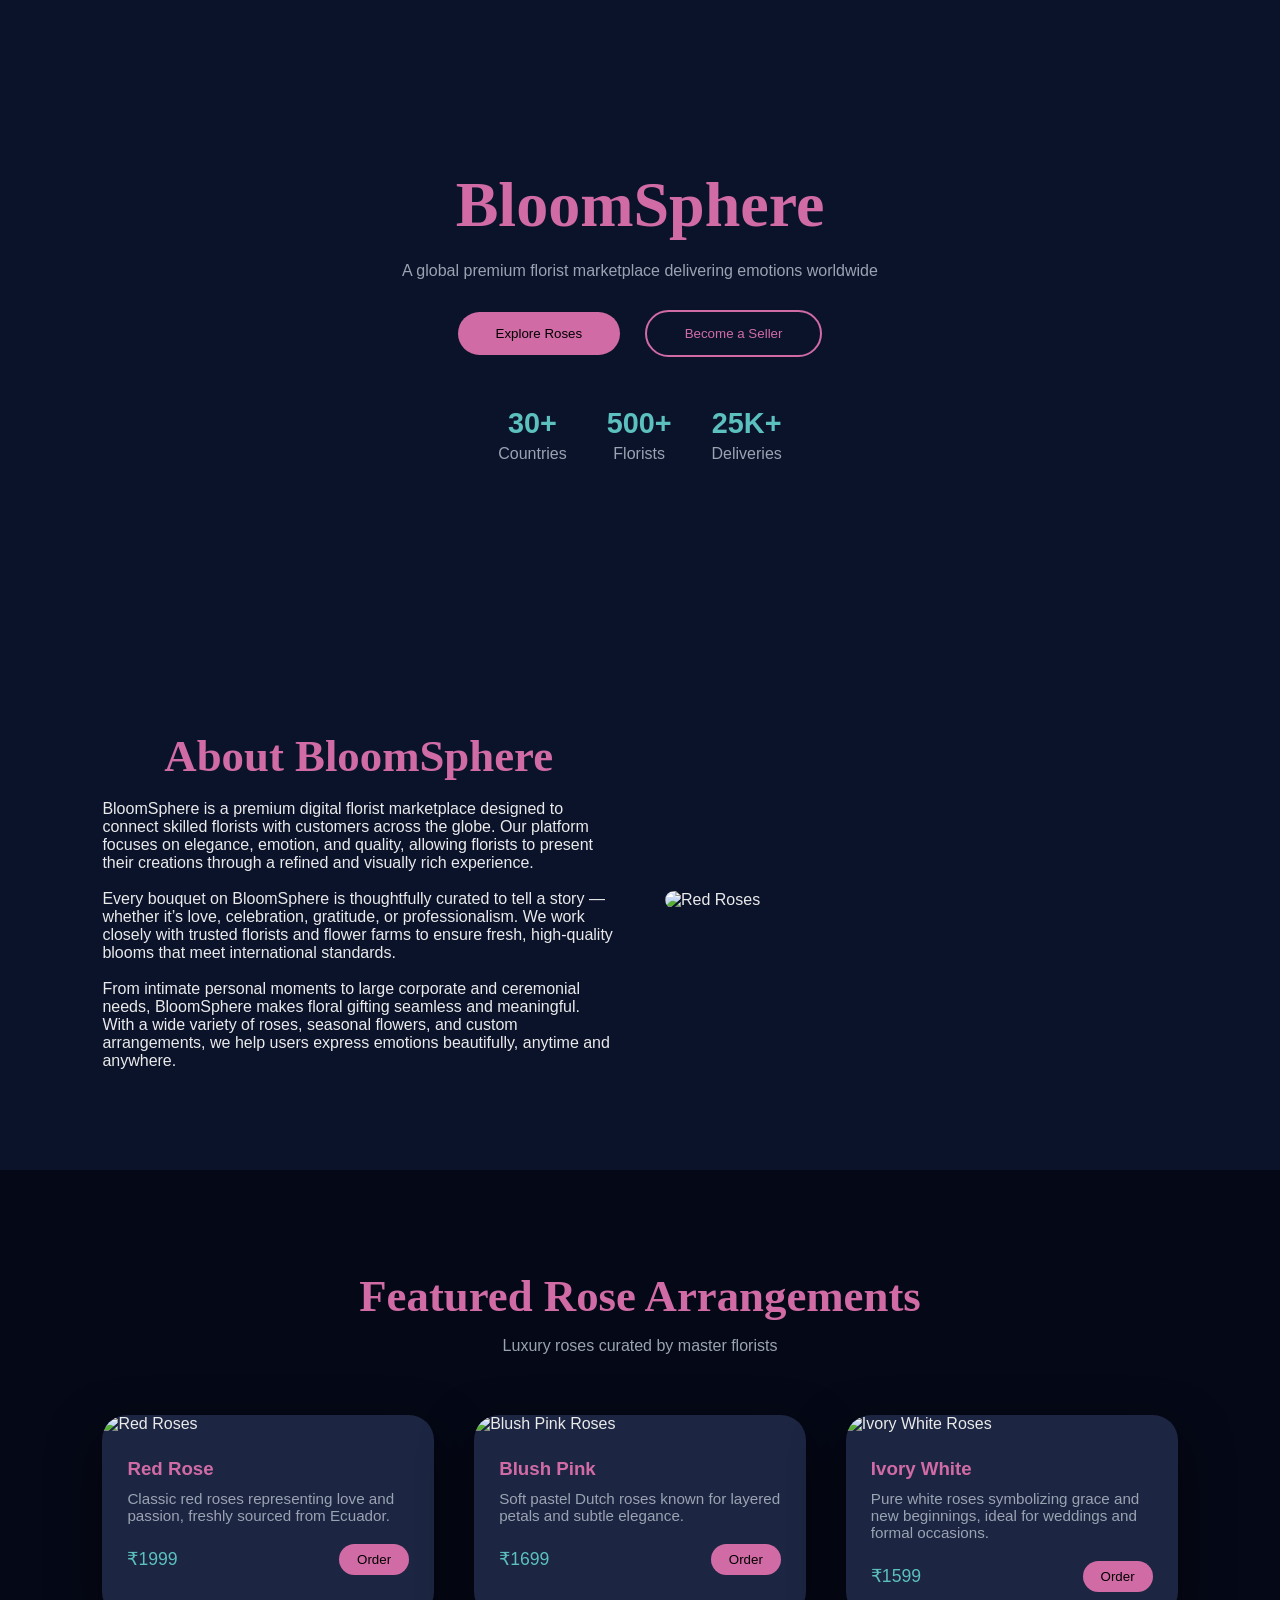
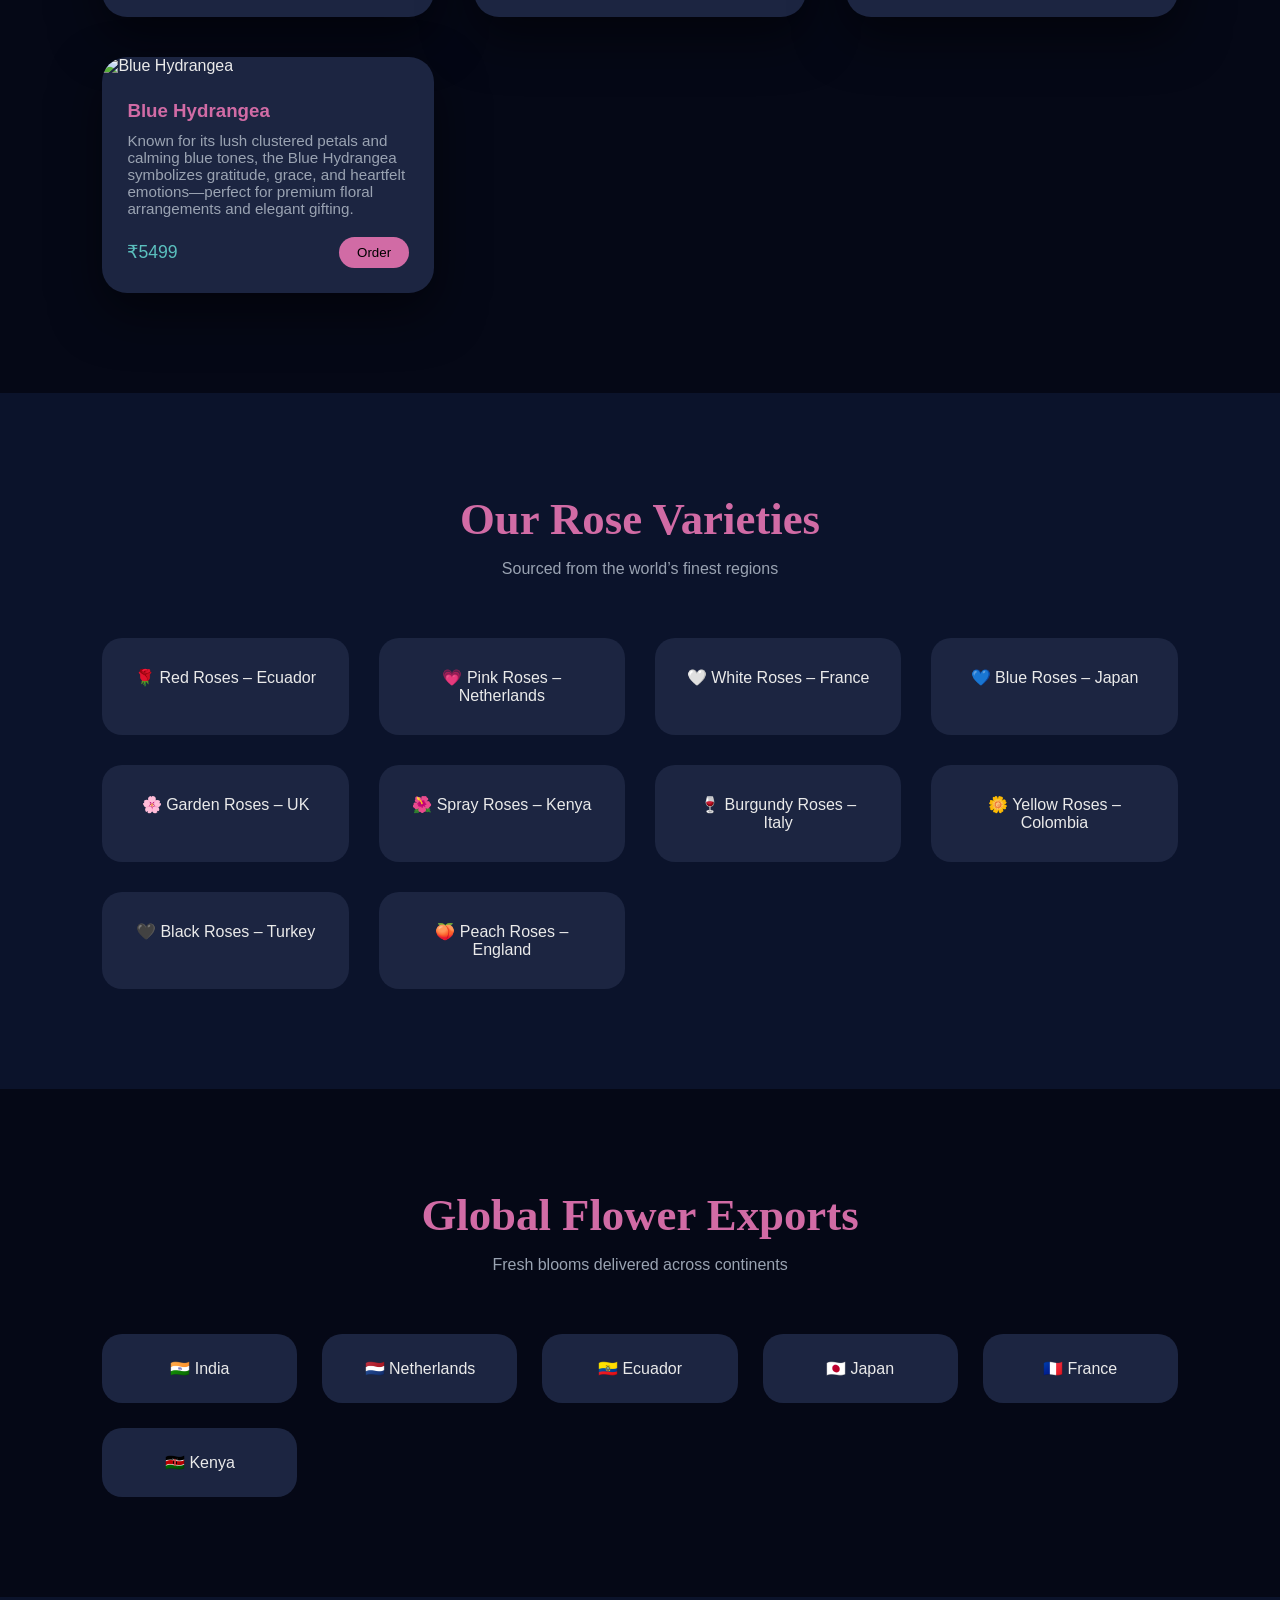
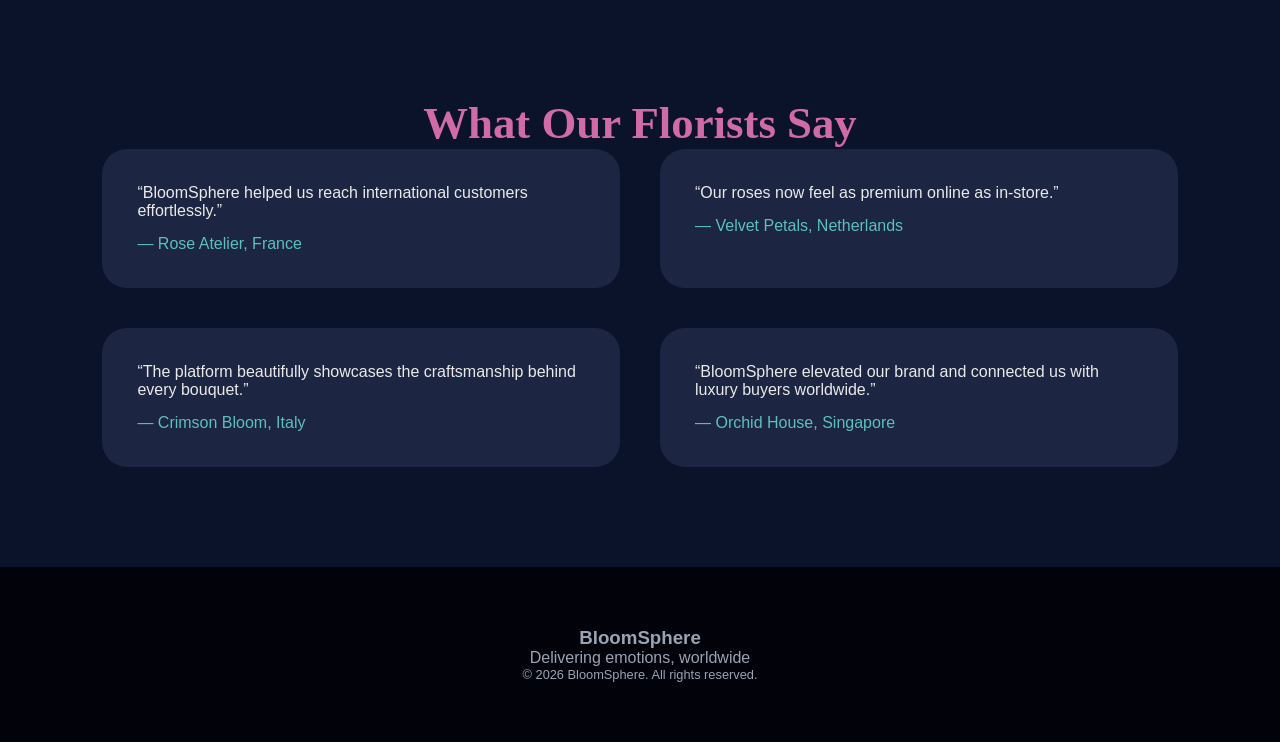
==== index.html @ 5d08e576 "Update index.html" ====
<!DOCTYPE html>
<html lang="en">
<head>
  <meta charset="UTF-8">
  <meta name="viewport" content="width=device-width, initial-scale=1.0">
  <title>BloomSphere | Global Floral Marketplace</title>

  <!-- PWA Manifest -->
  <link rel="manifest" href="manifest.json">

  <!-- Fonts -->
  <link href="https://fonts.googleapi.com/css2?family=Playfair+Display:wght@600;700&family=Poppins:wght@300;400;500&display=swap" rel="stylesheet">

  <!-- CSS -->
  <link rel="stylesheet" href="ex1.css">
</head>
<body>

<!-- ================= HERO ================= -->
<header class="hero" style="background:
    linear-gradient(rgba(11,19,43,.8), rgba(11,19,43,.8)),
    url('https://images.unsplash.com/photo-1509042239860-f550ce710b93');
    background-size:cover;
    background-position:center;">
  <div class="hero-content">
    <!-- Logo Added -->
    <!-- <img src="logo2.png" alt="BloomSphere Logo" class="logo"> -->
    <h1>BloomSphere</h1>
    <p class="hero-sub">
      A global premium florist marketplace delivering emotions worldwide
    </p>

    <div class="hero-btns">
      <button id="exploreBtn">Explore Roses</button>
      <button class="outline" id="sellerBtn">Become a Seller</button>
    </div>

    <div class="hero-stats">
      <div><strong>30+</strong><span>Countries</span></div>
      <div><strong>500+</strong><span>Florists</span></div>
      <div><strong>25K+</strong><span>Deliveries</span></div>
    </div>
  </div>
</header>

<!-- ================= ABOUT ================= -->
<section class="section">
  <div class="about-grid">
    <div>
      <h2>About BloomSphere</h2><br>
      <p>BloomSphere is a premium digital florist marketplace designed to connect skilled florists with customers across the globe. Our platform focuses on elegance, emotion, and quality, allowing florists to present their creations through a refined and visually rich experience.</p><br>
      <p>Every bouquet on BloomSphere is thoughtfully curated to tell a story — whether it’s love, celebration, gratitude, or professionalism. We work closely with trusted florists and flower farms to ensure fresh, high-quality blooms that meet international standards.</p><br>
      <p>From intimate personal moments to large corporate and ceremonial needs, BloomSphere makes floral gifting seamless and meaningful. With a wide variety of roses, seasonal flowers, and custom arrangements, we help users express emotions beautifully, anytime and anywhere.</p>
    </div>
    <!-- ✅ Correct red rose image -->
    <img src="https://images.unsplash.com/photo-1562622549-f22eac480f17?fm=jpg&q=60&w=3000&auto=format&fit=crop&ixlib=rb-4.1.0&ixid=M3wxMjA3fDB8MHxzZWFyY2h8M3x8ZGFyayUyMGZsb3dlcnxlbnwwfHwwfHx8MA%3D%3D" alt="Red Roses" >
  </div>
</section>

<!-- ================= FEATURED ROSES ================= -->
<section class="section soft">
  <h2>Featured Rose Arrangements</h2>
  <p class="subtitle">Luxury roses curated by master florists</p>

  <div class="flowers">
    <!-- ✅ Red Rose placed correctly -->
    <div class="card">
      <img src="https://encrypted-tbn0.gstatic.com/images?q=tbn:ANd9GcTIeU4DHtkzDsEf1l6BooI2PuH2gBp_G7UDDg&s" alt="Red Roses">
      <div class="card-content">
        <h3>Red Rose</h3>
        <p>Classic red roses representing love and passion, freshly sourced from Ecuador.</p>
        <div class="price">
          <span>₹1999</span>
          <button>Order</button>
        </div>
      </div>
    </div>

    <div class="card">
      <img src="https://encrypted-tbn0.gstatic.com/images?q=tbn:ANd9GcQV39lnVWKHWKZfpyerNtTg8d7puLQE8ZFc7w&s" alt="Blush Pink Roses">
      <div class="card-content">
        <h3>Blush Pink</h3>
        <p>Soft pastel Dutch roses known for layered petals and subtle elegance.</p>
        <div class="price">
          <span>₹1699</span>
          <button>Order</button>
        </div>
      </div>
    </div>

    <div class="card">
      <img src="https://hgtvhome.sndimg.com/content/dam/images/grdn/fullset/2013/5/21/0/Original_york-minster-rose.jpg.rend.hgtvcom.616.616.85.suffix/1452655040107.webp" alt="Ivory White Roses">
      <div class="card-content">
        <h3>Ivory White</h3>
        <p>Pure white roses symbolizing grace and new beginnings, ideal for weddings and formal occasions.</p>
        <div class="price">
          <span>₹1599</span>
          <button>Order</button>
        </div>
      </div>
    </div>

    <div class="card">
      <img src="https://img.freepik.com/premium-photo/close-up-blue-hydrangea-flowers-against-black-background_1048944-29044737.jpg?semt=ais_hybrid&w=740&q=80" alt="Blue Hydrangea">
      <div class="card-content">
        <h3>Blue Hydrangea</h3>
        <p>Known for its lush clustered petals and calming blue tones, the Blue Hydrangea symbolizes gratitude, grace, and heartfelt emotions—perfect for premium floral arrangements and elegant gifting.</p>
        <div class="price">
          <span>₹5499</span>
          <button>Order</button>
        </div>
      </div>
    </div>
  </div>
</section>

<!-- ================= ROSE VARIETIES ================= -->
<section class="section">
  <h2>Our Rose Varieties</h2>
  <p class="subtitle">Sourced from the world’s finest regions</p>

  <div class="rose-grid">
    <div class="rose">🌹 Red Roses – Ecuador</div>
    <div class="rose">💗 Pink Roses – Netherlands</div>
    <div class="rose">🤍 White Roses – France</div>
    <div class="rose">💙 Blue Roses – Japan</div>
    <div class="rose">🌸 Garden Roses – UK</div>
    <div class="rose">🌺 Spray Roses – Kenya</div>
    <div class="rose">🍷 Burgundy Roses – Italy</div>
    <div class="rose">🌼 Yellow Roses – Colombia</div>
    <div class="rose">🖤 Black Roses – Turkey</div>
    <div class="rose">🍑 Peach Roses – England</div>
  </div>
</section>

<!-- ================= GLOBAL EXPORT ================= -->
<section class="section soft">
  <h2>Global Flower Exports</h2>
  <p class="subtitle">Fresh blooms delivered across continents</p>

  <div class="countries">
    <div class="country">🇮🇳 India</div>
    <div class="country">🇳🇱 Netherlands</div>
    <div class="country">🇪🇨 Ecuador</div>
    <div class="country">🇯🇵 Japan</div>
    <div class="country">🇫🇷 France</div>
    <div class="country">🇰🇪 Kenya</div>
  </div>
</section>

<!-- ================= TESTIMONIALS ================= -->
<section class="section">
  <h2>What Our Florists Say</h2>
  <div class="testimonials">
    <div class="testimonial">“BloomSphere helped us reach international customers effortlessly.”<span>— Rose Atelier, France</span></div>
    <div class="testimonial">“Our roses now feel as premium online as in-store.”<span>— Velvet Petals, Netherlands</span></div>
    <div class="testimonial">“The platform beautifully showcases the craftsmanship behind every bouquet.”<span>— Crimson Bloom, Italy</span></div>
    <div class="testimonial">“BloomSphere elevated our brand and connected us with luxury buyers worldwide.”<span>— Orchid House, Singapore</span></div>
  </div>
</section>

<script src="app.js"></script>

<!-- ================= FOOTER ================= -->
<footer>
  <h3>BloomSphere</h3>
  <p>Delivering emotions, worldwide</p>
  <p class="small">© 2026 BloomSphere. All rights reserved.</p>
</footer>

</body>
</html>
---- ex1.css ----
:root{
  --bg:#0b132b;
  --card:#1c2541;
  --primary:#d16ba5;
  --secondary:#5bc0be;
  --text:#eaeaea;
  --muted:#9aa3b2;
}

*{
  margin:0;
  padding:0;
  box-sizing:border-box;
}

body{
  font-family:'Poppins',sans-serif;
  background:var(--bg);
  color:var(--text);
}

/* ================= HERO ================= */
.hero{
  min-height:70vh;
  background:
    linear-gradient(rgba(11,19,43,.8),rgba(11,19,43,.8)),
    url("https://images.unsplash.com/photo-1509042239860-f550ce710b93");
  background-size:cover;
  background-position:center;
  display:flex;
  align-items:center;
  justify-content:center;
  text-align:center;
}

.hero h1{
  font-family:'Playfair Display',serif;
  font-size:4rem;
  color:var(--primary);
}

.hero-sub{
  max-width:650px;
  margin:20px auto;
  color:var(--muted);
}

.hero-btns button{
  padding:14px 38px;
  margin:10px;
  border:none;
  border-radius:30px;
  background:var(--primary);
  cursor:pointer;
  transition:.3s;
}

.hero-btns button:hover{
  transform:translateY(-5px);
}

.hero-btns .outline{
  background:transparent;
  border:2px solid var(--primary);
  color:var(--primary);
}

.hero-stats{
  margin-top:40px;
  display:flex;
  justify-content:center;
  gap:40px;
}

.hero-stats strong{
  font-size:1.8rem;
  color:var(--secondary);
}

.hero-stats span{
  display:block;
  margin-top:5px;
  color:var(--muted);
}

/* ================= SECTIONS ================= */
.section{
  padding:100px 8%;
}

.soft{
  background:#050816;
}

.section h2{
  text-align:center;
  font-family:'Playfair Display',serif;
  font-size:2.8rem;
  color:var(--primary);
}

.subtitle{
  text-align:center;
  margin:15px 0 60px;
  color:var(--muted);
}

/* ================= ABOUT ================= */
.about-grid{
  display:grid;
  grid-template-columns:1fr 1fr;
  gap:50px;
  align-items:center;
}

.about-grid img{
  width:100%;
  border-radius:25px;
}

/* ================= FLOWER CARDS ================= */
.flowers{
  display:grid;
  grid-template-columns:repeat(auto-fit,minmax(260px,1fr));
  gap:40px;
}

.card{
  background:var(--card);
  border-radius:25px;
  overflow:hidden;
  box-shadow:0 20px 50px rgba(0,0,0,.5);
  transition:.4s;
}

.card:hover{
  transform:translateY(-12px);
}

.card img{
  width:100%;
  height:240px;
  object-fit:cover;
}

.card-content{
  padding:25px;
}

.card-content h3{
  margin-bottom:10px;
  color:var(--primary);
}

.card-content p{
  color:var(--muted);
  font-size:.95rem;
}

.price{
  display:flex;
  justify-content:space-between;
  align-items:center;
  margin-top:20px;
}

.price span{
  color:var(--secondary);
  font-size:1.1rem;
}

.price button{
  padding:8px 18px;
  border:none;
  border-radius:20px;
  background:var(--primary);
  cursor:pointer;
}

/* ================= ROSES ================= */
.rose-grid{
  display:grid;
  grid-template-columns:repeat(auto-fit,minmax(220px,1fr));
  gap:30px;
}

.rose{
  background:var(--card);
  padding:30px;
  border-radius:20px;
  text-align:center;
  transition:.3s;
}

.rose:hover{
  transform:translateY(-6px);
}

/* ================= COUNTRIES ================= */
.countries{
  display:grid;
  grid-template-columns:repeat(auto-fit,minmax(180px,1fr));
  gap:25px;
}

.country{
  background:var(--card);
  padding:25px;
  text-align:center;
  border-radius:20px;
}

/* ================= TESTIMONIALS ================= */
.testimonials{
  display:grid;
  grid-template-columns:1fr 1fr;
  gap:40px;
}

.testimonial{
  background:var(--card);
  padding:35px;
  border-radius:25px;
}

.testimonial span{
  display:block;
  margin-top:15px;
  color:var(--secondary);
}

/* ================= FOOTER ================= */
footer{
  background:#02030a;
  text-align:center;
  padding:60px;
  color:var(--muted);
}

.small{
  font-size:.8rem;
}
.logo {
  width: 80px;
  height: 80px;
  margin-bottom: 20px;
  border-radius: 50%;
  object-fit: cover;
}


/* ================= RESPONSIVE ================= */
@media(max-width:900px){
  .about-grid,
  .testimonials{
    grid-template-columns:1fr;
  }

  .hero h1{
    font-size:3rem;
  }

  .hero-stats{
    flex-direction:column;
  }
}
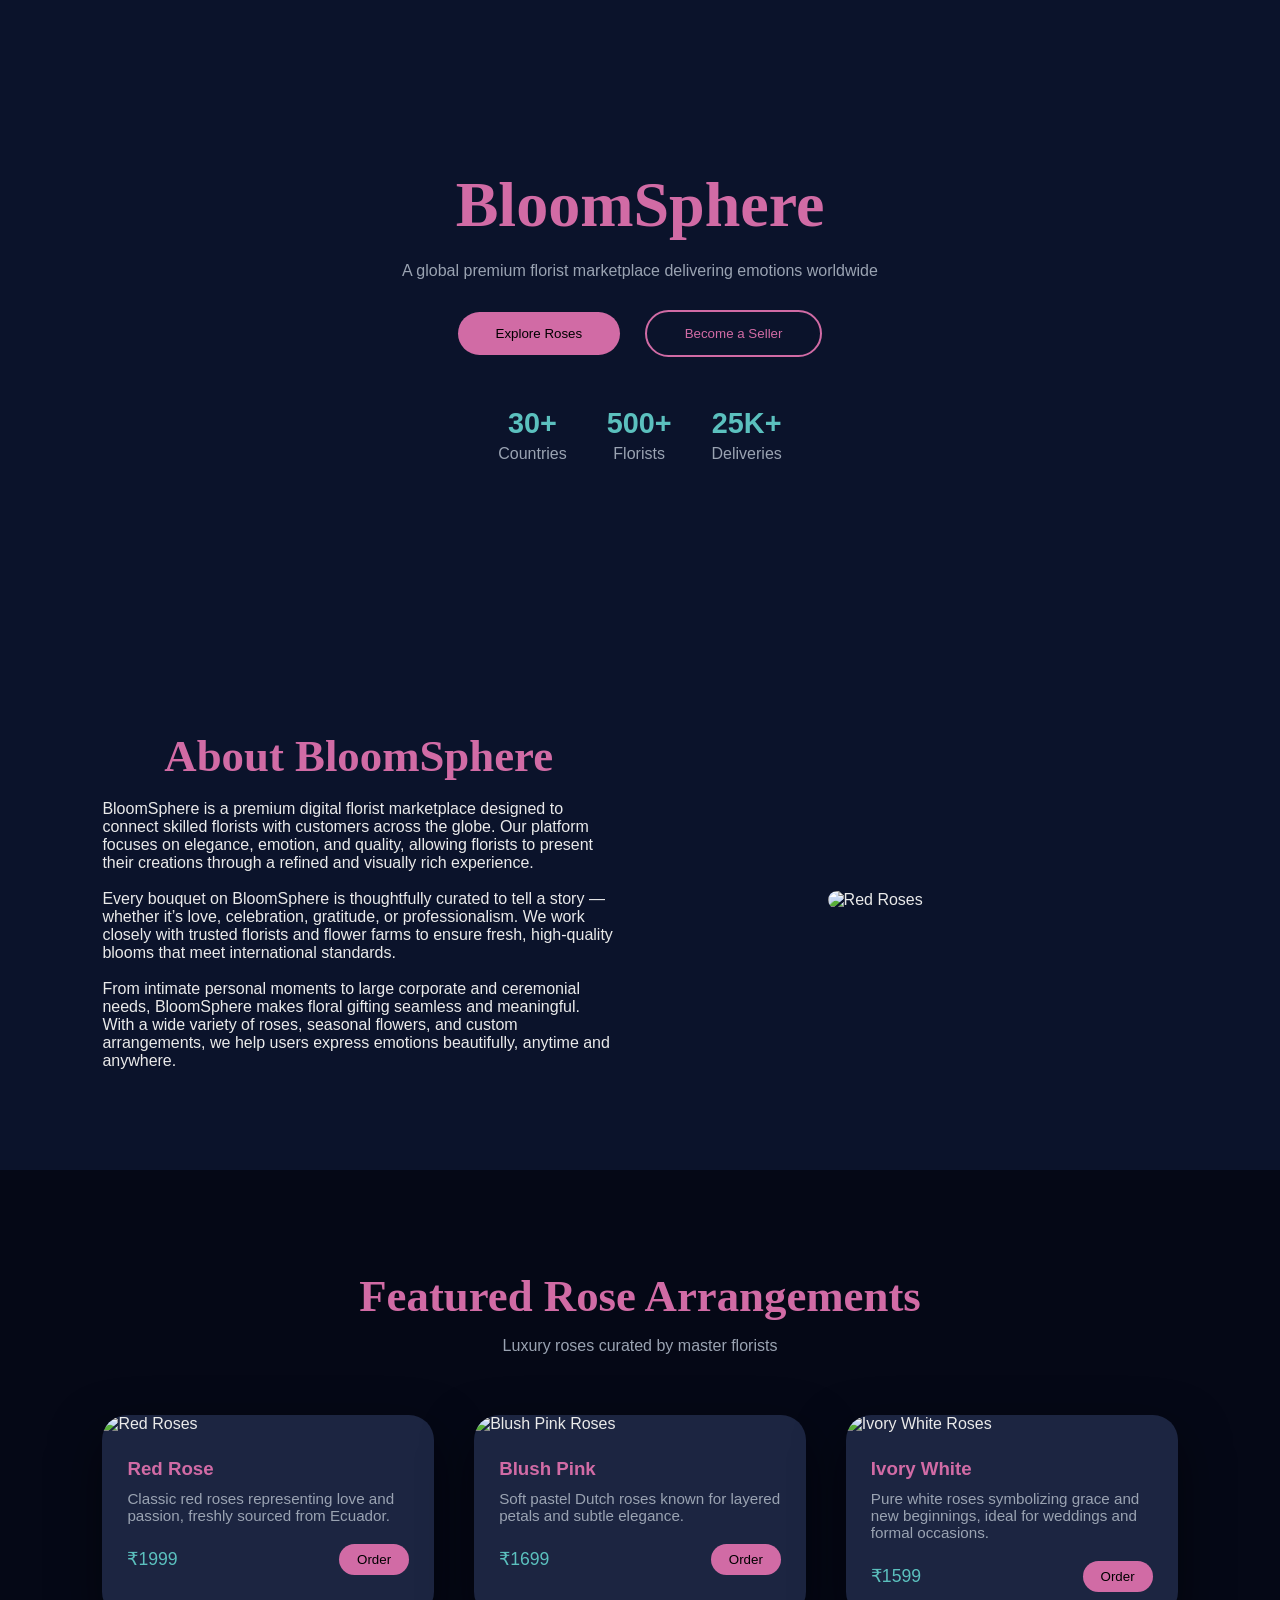
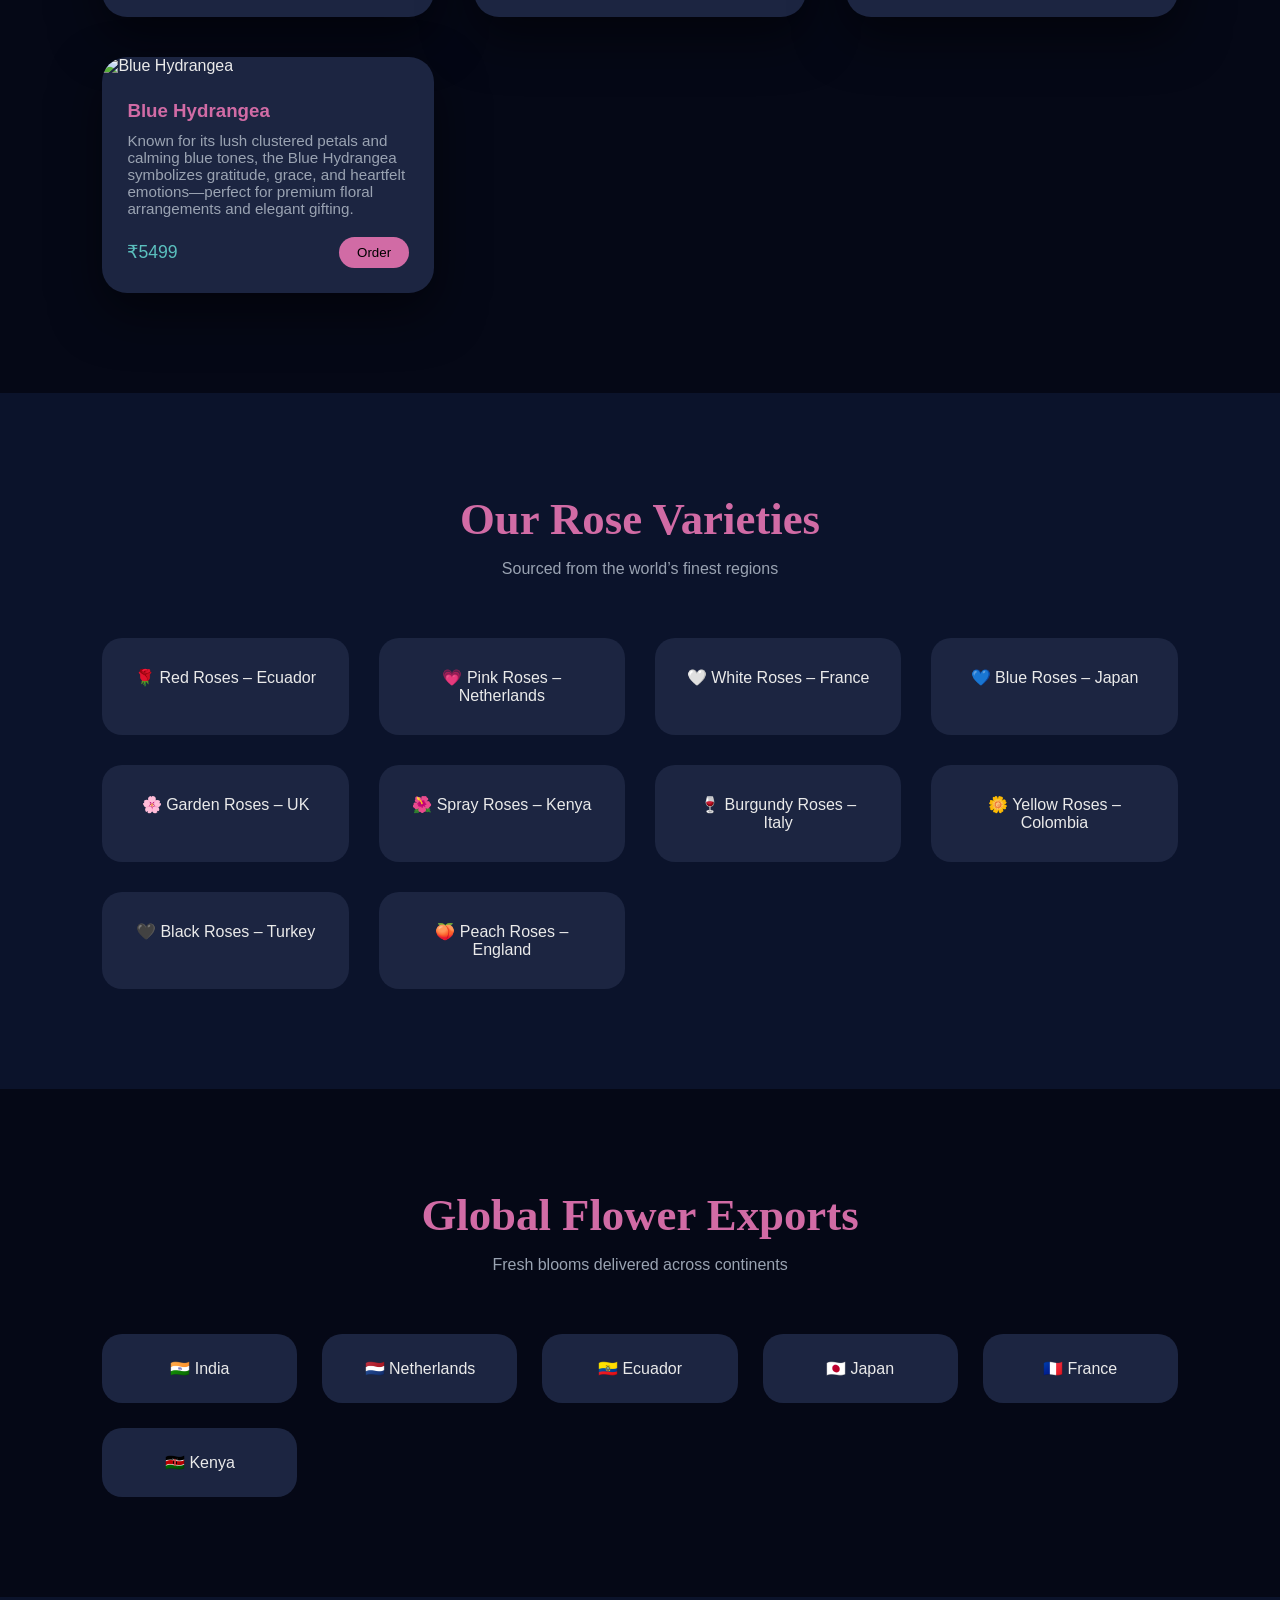
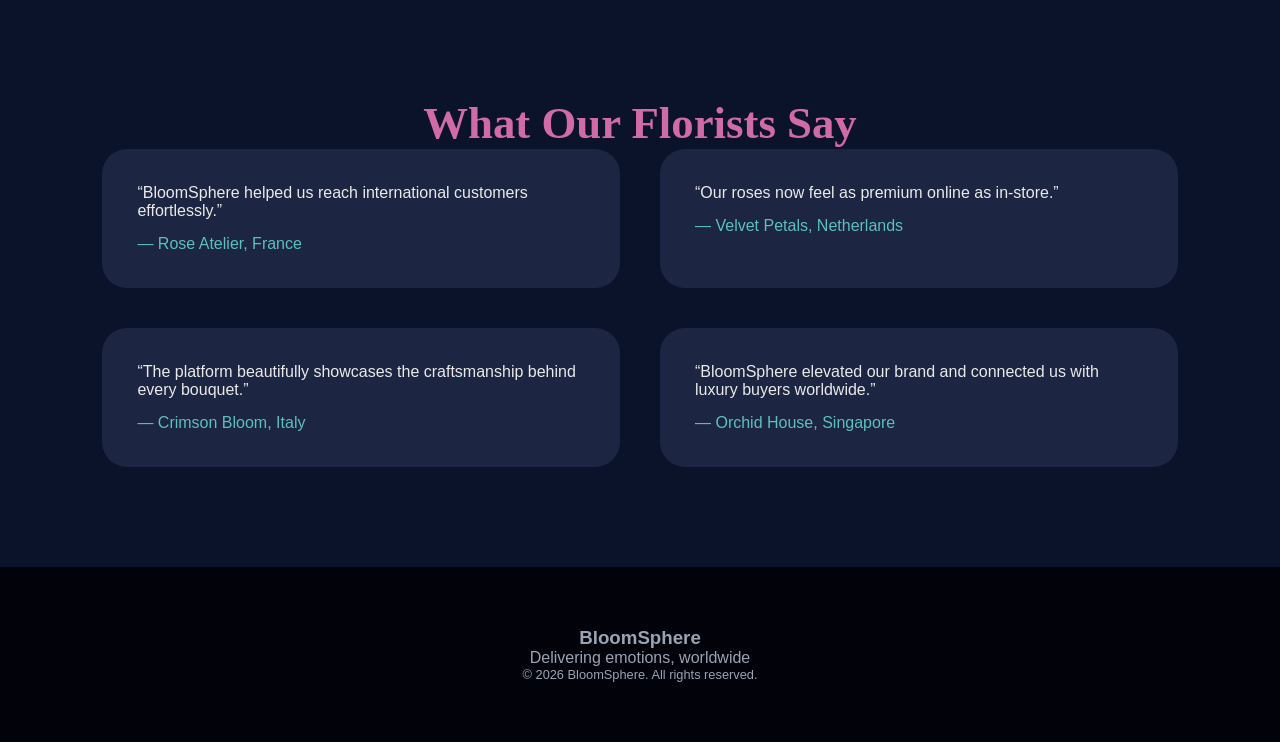
==== commit 1d1b2be5: "Update image style for responsive display" ====
--- a/index.html
+++ b/index.html
@@ -53,7 +53,11 @@
       <p>From intimate personal moments to large corporate and ceremonial needs, BloomSphere makes floral gifting seamless and meaningful. With a wide variety of roses, seasonal flowers, and custom arrangements, we help users express emotions beautifully, anytime and anywhere.</p>
     </div>
     <!-- ✅ Correct red rose image -->
-    <img src="https://images.unsplash.com/photo-1562622549-f22eac480f17?fm=jpg&q=60&w=3000&auto=format&fit=crop&ixlib=rb-4.1.0&ixid=M3wxMjA3fDB8MHxzZWFyY2h8M3x8ZGFyayUyMGZsb3dlcnxlbnwwfHwwfHx8MA%3D%3D" alt="Red Roses" >
+    <img 
+  src="https://images.unsplash.com/photo-1562622549-f22eac480f17?fm=jpg&q=60&w=3000&auto=format&fit=crop&ixlib=rb-4.1.0&ixid=M3wxMjA3fDB8MHxzZWFyY2h8M3x8ZGFyayUyMGZsb3dlcnxlbnwwfHwwfHx8MA%3D%3D" 
+  alt="Red Roses"
+  style="width: 350px; height: auto; display: block; margin-left: auto;"
+>
   </div>
 </section>
 
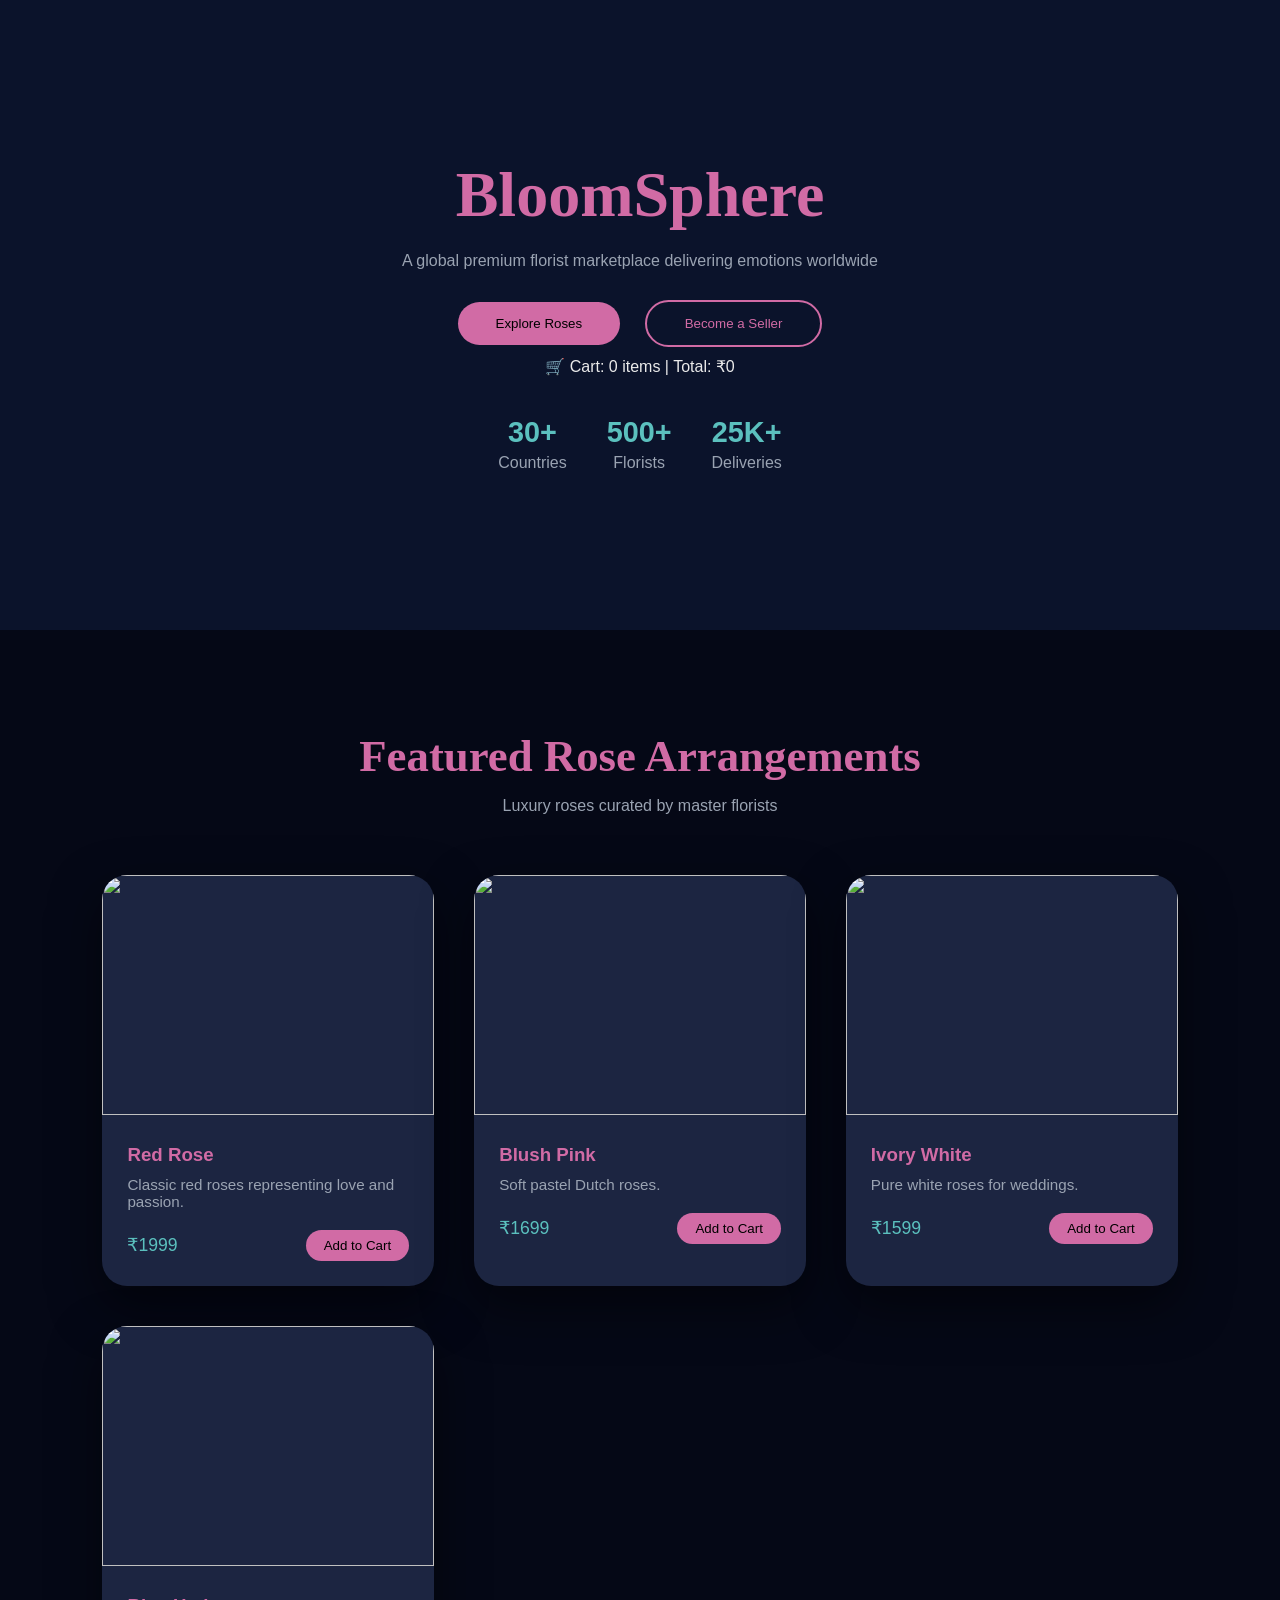
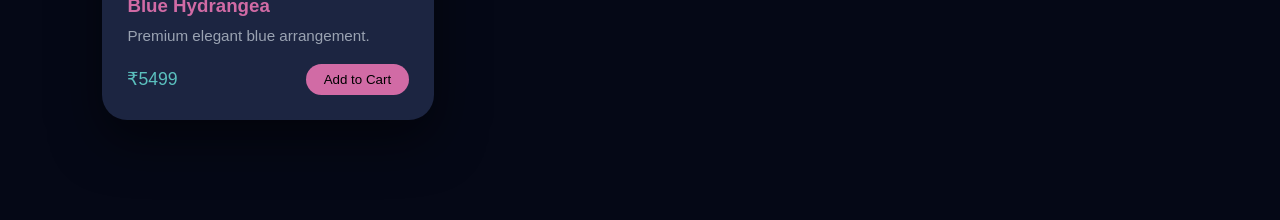
==== commit 90ae374e: "Update index.html" ====
--- a/index.html
+++ b/index.html
@@ -5,15 +5,10 @@
   <meta name="viewport" content="width=device-width, initial-scale=1.0">
   <title>BloomSphere | Global Floral Marketplace</title>
 
-  <!-- PWA Manifest -->
   <link rel="manifest" href="manifest.json">
-
-  <!-- Fonts -->
-  <link href="https://fonts.googleapi.com/css2?family=Playfair+Display:wght@600;700&family=Poppins:wght@300;400;500&display=swap" rel="stylesheet">
-
-  <!-- CSS -->
   <link rel="stylesheet" href="ex1.css">
 </head>
+
 <body>
 
 <!-- ================= HERO ================= -->
@@ -22,9 +17,8 @@
     url('https://images.unsplash.com/photo-1509042239860-f550ce710b93');
     background-size:cover;
     background-position:center;">
+
   <div class="hero-content">
-    <!-- Logo Added -->
-    <!-- <img src="logo2.png" alt="BloomSphere Logo" class="logo"> -->
     <h1>BloomSphere</h1>
     <p class="hero-sub">
       A global premium florist marketplace delivering emotions worldwide
@@ -35,6 +29,9 @@
       <button class="outline" id="sellerBtn">Become a Seller</button>
     </div>
 
+    <!-- 🛒 CART DISPLAY -->
+    <p id="cartDisplay">🛒 Cart: 0 items | Total: ₹0</p>
+
     <div class="hero-stats">
       <div><strong>30+</strong><span>Countries</span></div>
       <div><strong>500+</strong><span>Florists</span></div>
@@ -43,134 +40,68 @@
   </div>
 </header>
 
-<!-- ================= ABOUT ================= -->
-<section class="section">
-  <div class="about-grid">
-    <div>
-      <h2>About BloomSphere</h2><br>
-      <p>BloomSphere is a premium digital florist marketplace designed to connect skilled florists with customers across the globe. Our platform focuses on elegance, emotion, and quality, allowing florists to present their creations through a refined and visually rich experience.</p><br>
-      <p>Every bouquet on BloomSphere is thoughtfully curated to tell a story — whether it’s love, celebration, gratitude, or professionalism. We work closely with trusted florists and flower farms to ensure fresh, high-quality blooms that meet international standards.</p><br>
-      <p>From intimate personal moments to large corporate and ceremonial needs, BloomSphere makes floral gifting seamless and meaningful. With a wide variety of roses, seasonal flowers, and custom arrangements, we help users express emotions beautifully, anytime and anywhere.</p>
-    </div>
-    <!-- ✅ Correct red rose image -->
-    <img 
-  src="https://images.unsplash.com/photo-1562622549-f22eac480f17?fm=jpg&q=60&w=3000&auto=format&fit=crop&ixlib=rb-4.1.0&ixid=M3wxMjA3fDB8MHxzZWFyY2h8M3x8ZGFyayUyMGZsb3dlcnxlbnwwfHwwfHx8MA%3D%3D" 
-  alt="Red Roses"
-  style="width: 350px; height: auto; display: block; margin-left: auto;"
->
-  </div>
-</section>
-
 <!-- ================= FEATURED ROSES ================= -->
 <section class="section soft">
   <h2>Featured Rose Arrangements</h2>
   <p class="subtitle">Luxury roses curated by master florists</p>
 
   <div class="flowers">
-    <!-- ✅ Red Rose placed correctly -->
+
+    <!-- RED ROSE -->
     <div class="card">
-      <img src="https://encrypted-tbn0.gstatic.com/images?q=tbn:ANd9GcTIeU4DHtkzDsEf1l6BooI2PuH2gBp_G7UDDg&s" alt="Red Roses">
+      <img src="https://encrypted-tbn0.gstatic.com/images?q=tbn:ANd9GcTIeU4DHtkzDsEf1l6BooI2PuH2gBp_G7UDDg&s">
       <div class="card-content">
         <h3>Red Rose</h3>
-        <p>Classic red roses representing love and passion, freshly sourced from Ecuador.</p>
+        <p>Classic red roses representing love and passion.</p>
         <div class="price">
           <span>₹1999</span>
-          <button>Order</button>
+          <button class="add-to-cart">Add to Cart</button>
         </div>
       </div>
     </div>
 
+    <!-- BLUSH PINK -->
     <div class="card">
-      <img src="https://encrypted-tbn0.gstatic.com/images?q=tbn:ANd9GcQV39lnVWKHWKZfpyerNtTg8d7puLQE8ZFc7w&s" alt="Blush Pink Roses">
+      <img src="https://encrypted-tbn0.gstatic.com/images?q=tbn:ANd9GcQV39lnVWKHWKZfpyerNtTg8d7puLQE8ZFc7w&s">
       <div class="card-content">
         <h3>Blush Pink</h3>
-        <p>Soft pastel Dutch roses known for layered petals and subtle elegance.</p>
+        <p>Soft pastel Dutch roses.</p>
         <div class="price">
           <span>₹1699</span>
-          <button>Order</button>
+          <button class="add-to-cart">Add to Cart</button>
         </div>
       </div>
     </div>
 
+    <!-- IVORY WHITE -->
     <div class="card">
-      <img src="https://hgtvhome.sndimg.com/content/dam/images/grdn/fullset/2013/5/21/0/Original_york-minster-rose.jpg.rend.hgtvcom.616.616.85.suffix/1452655040107.webp" alt="Ivory White Roses">
+      <img src="https://hgtvhome.sndimg.com/content/dam/images/grdn/fullset/2013/5/21/0/Original_york-minster-rose.jpg.rend.hgtvcom.616.616.85.suffix/1452655040107.webp">
       <div class="card-content">
         <h3>Ivory White</h3>
-        <p>Pure white roses symbolizing grace and new beginnings, ideal for weddings and formal occasions.</p>
+        <p>Pure white roses for weddings.</p>
         <div class="price">
           <span>₹1599</span>
-          <button>Order</button>
+          <button class="add-to-cart">Add to Cart</button>
         </div>
       </div>
     </div>
 
+    <!-- BLUE HYDRANGEA -->
     <div class="card">
-      <img src="https://img.freepik.com/premium-photo/close-up-blue-hydrangea-flowers-against-black-background_1048944-29044737.jpg?semt=ais_hybrid&w=740&q=80" alt="Blue Hydrangea">
+      <img src="https://img.freepik.com/premium-photo/close-up-blue-hydrangea-flowers-against-black-background_1048944-29044737.jpg">
       <div class="card-content">
         <h3>Blue Hydrangea</h3>
-        <p>Known for its lush clustered petals and calming blue tones, the Blue Hydrangea symbolizes gratitude, grace, and heartfelt emotions—perfect for premium floral arrangements and elegant gifting.</p>
+        <p>Premium elegant blue arrangement.</p>
         <div class="price">
           <span>₹5499</span>
-          <button>Order</button>
+          <button class="add-to-cart">Add to Cart</button>
         </div>
       </div>
     </div>
-  </div>
-</section>
 
-<!-- ================= ROSE VARIETIES ================= -->
-<section class="section">
-  <h2>Our Rose Varieties</h2>
-  <p class="subtitle">Sourced from the world’s finest regions</p>
-
-  <div class="rose-grid">
-    <div class="rose">🌹 Red Roses – Ecuador</div>
-    <div class="rose">💗 Pink Roses – Netherlands</div>
-    <div class="rose">🤍 White Roses – France</div>
-    <div class="rose">💙 Blue Roses – Japan</div>
-    <div class="rose">🌸 Garden Roses – UK</div>
-    <div class="rose">🌺 Spray Roses – Kenya</div>
-    <div class="rose">🍷 Burgundy Roses – Italy</div>
-    <div class="rose">🌼 Yellow Roses – Colombia</div>
-    <div class="rose">🖤 Black Roses – Turkey</div>
-    <div class="rose">🍑 Peach Roses – England</div>
-  </div>
-</section>
-
-<!-- ================= GLOBAL EXPORT ================= -->
-<section class="section soft">
-  <h2>Global Flower Exports</h2>
-  <p class="subtitle">Fresh blooms delivered across continents</p>
-
-  <div class="countries">
-    <div class="country">🇮🇳 India</div>
-    <div class="country">🇳🇱 Netherlands</div>
-    <div class="country">🇪🇨 Ecuador</div>
-    <div class="country">🇯🇵 Japan</div>
-    <div class="country">🇫🇷 France</div>
-    <div class="country">🇰🇪 Kenya</div>
-  </div>
-</section>
-
-<!-- ================= TESTIMONIALS ================= -->
-<section class="section">
-  <h2>What Our Florists Say</h2>
-  <div class="testimonials">
-    <div class="testimonial">“BloomSphere helped us reach international customers effortlessly.”<span>— Rose Atelier, France</span></div>
-    <div class="testimonial">“Our roses now feel as premium online as in-store.”<span>— Velvet Petals, Netherlands</span></div>
-    <div class="testimonial">“The platform beautifully showcases the craftsmanship behind every bouquet.”<span>— Crimson Bloom, Italy</span></div>
-    <div class="testimonial">“BloomSphere elevated our brand and connected us with luxury buyers worldwide.”<span>— Orchid House, Singapore</span></div>
   </div>
 </section>
 
 <script src="app.js"></script>
-
-<!-- ================= FOOTER ================= -->
-<footer>
-  <h3>BloomSphere</h3>
-  <p>Delivering emotions, worldwide</p>
-  <p class="small">© 2026 BloomSphere. All rights reserved.</p>
-</footer>
-
 </body>
 </html>
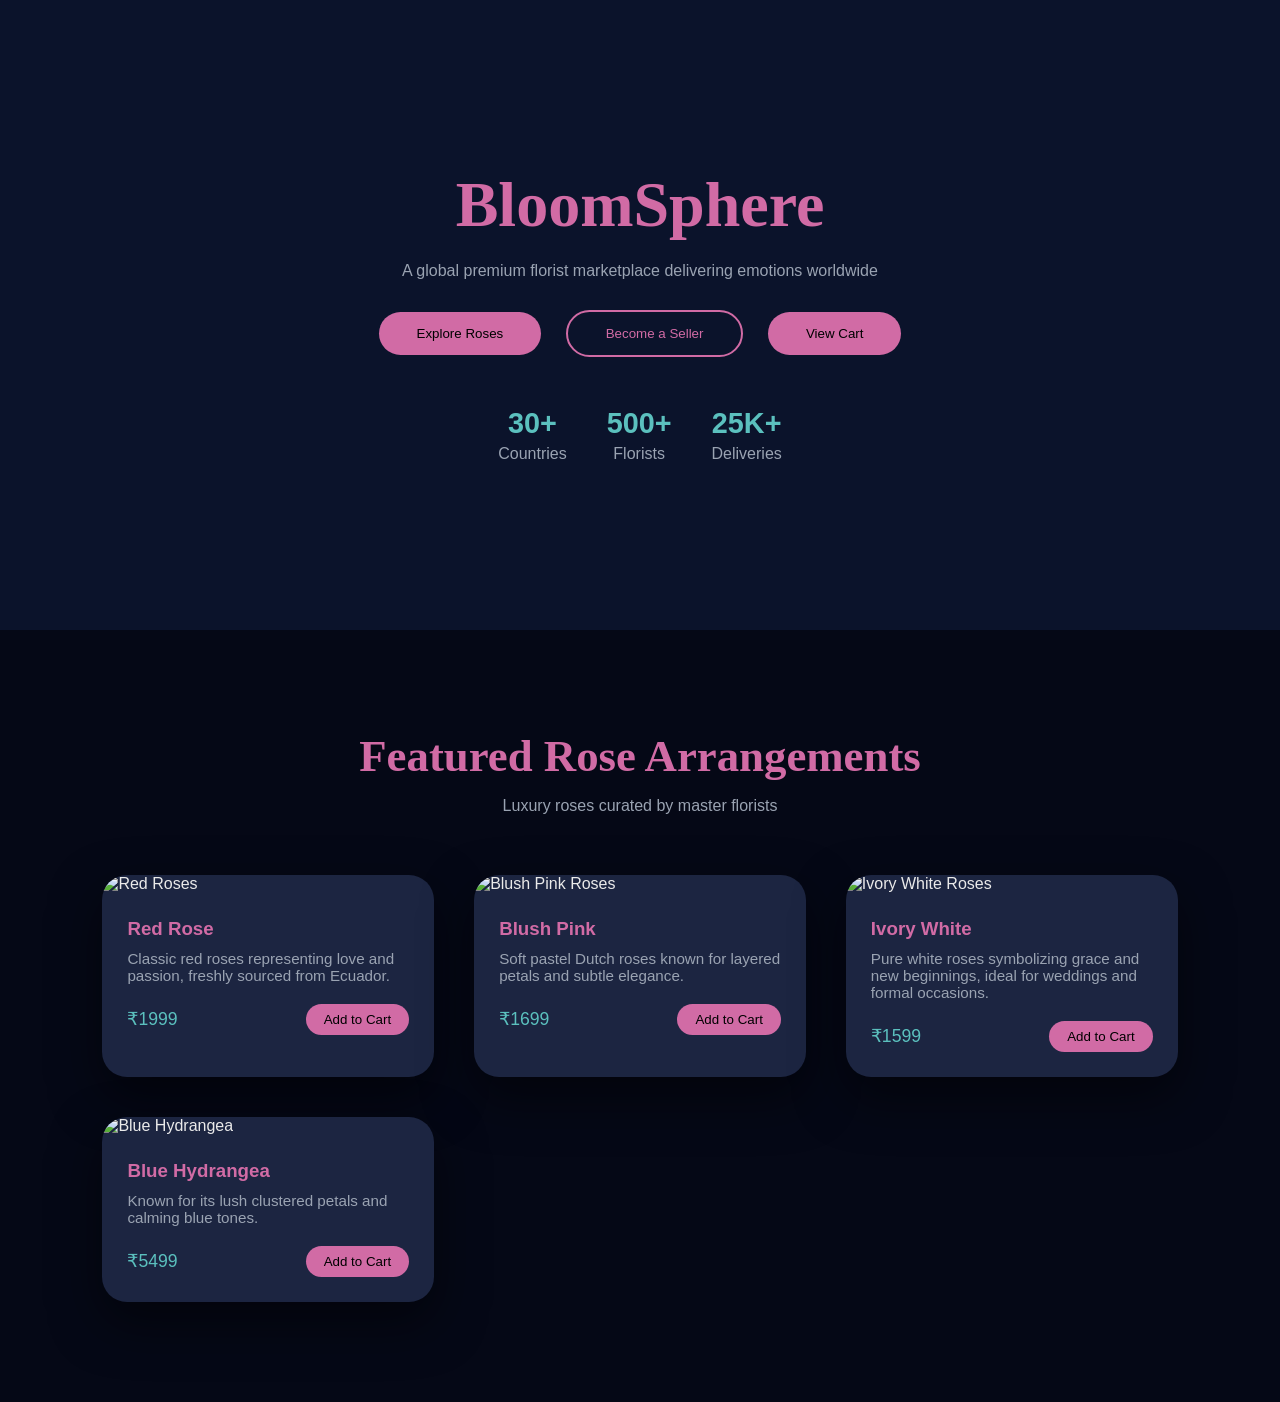
==== commit 35b1d726: "Update index.html" ====
--- a/index.html
+++ b/index.html
@@ -5,10 +5,12 @@
   <meta name="viewport" content="width=device-width, initial-scale=1.0">
   <title>BloomSphere | Global Floral Marketplace</title>
 
+  <!-- PWA Manifest -->
   <link rel="manifest" href="manifest.json">
+
+  <!-- CSS -->
   <link rel="stylesheet" href="ex1.css">
 </head>
-
 <body>
 
 <!-- ================= HERO ================= -->
@@ -17,8 +19,8 @@
     url('https://images.unsplash.com/photo-1509042239860-f550ce710b93');
     background-size:cover;
     background-position:center;">
+  <div class="hero-content">
 
-  <div class="hero-content">
     <h1>BloomSphere</h1>
     <p class="hero-sub">
       A global premium florist marketplace delivering emotions worldwide
@@ -27,10 +29,8 @@
     <div class="hero-btns">
       <button id="exploreBtn">Explore Roses</button>
       <button class="outline" id="sellerBtn">Become a Seller</button>
+      <button id="viewCartBtn">View Cart</button>
     </div>
-
-    <!-- 🛒 CART DISPLAY -->
-    <p id="cartDisplay">🛒 Cart: 0 items | Total: ₹0</p>
 
     <div class="hero-stats">
       <div><strong>30+</strong><span>Countries</span></div>
@@ -49,10 +49,10 @@
 
     <!-- RED ROSE -->
     <div class="card">
-      <img src="https://encrypted-tbn0.gstatic.com/images?q=tbn:ANd9GcTIeU4DHtkzDsEf1l6BooI2PuH2gBp_G7UDDg&s">
+      <img src="https://encrypted-tbn0.gstatic.com/images?q=tbn:ANd9GcTIeU4DHtkzDsEf1l6BooI2PuH2gBp_G7UDDg&s" alt="Red Roses">
       <div class="card-content">
         <h3>Red Rose</h3>
-        <p>Classic red roses representing love and passion.</p>
+        <p>Classic red roses representing love and passion, freshly sourced from Ecuador.</p>
         <div class="price">
           <span>₹1999</span>
           <button class="add-to-cart">Add to Cart</button>
@@ -62,10 +62,10 @@
 
     <!-- BLUSH PINK -->
     <div class="card">
-      <img src="https://encrypted-tbn0.gstatic.com/images?q=tbn:ANd9GcQV39lnVWKHWKZfpyerNtTg8d7puLQE8ZFc7w&s">
+      <img src="https://encrypted-tbn0.gstatic.com/images?q=tbn:ANd9GcQV39lnVWKHWKZfpyerNtTg8d7puLQE8ZFc7w&s" alt="Blush Pink Roses">
       <div class="card-content">
         <h3>Blush Pink</h3>
-        <p>Soft pastel Dutch roses.</p>
+        <p>Soft pastel Dutch roses known for layered petals and subtle elegance.</p>
         <div class="price">
           <span>₹1699</span>
           <button class="add-to-cart">Add to Cart</button>
@@ -75,10 +75,10 @@
 
     <!-- IVORY WHITE -->
     <div class="card">
-      <img src="https://hgtvhome.sndimg.com/content/dam/images/grdn/fullset/2013/5/21/0/Original_york-minster-rose.jpg.rend.hgtvcom.616.616.85.suffix/1452655040107.webp">
+      <img src="https://hgtvhome.sndimg.com/content/dam/images/grdn/fullset/2013/5/21/0/Original_york-minster-rose.jpg.rend.hgtvcom.616.616.85.suffix/1452655040107.webp" alt="Ivory White Roses">
       <div class="card-content">
         <h3>Ivory White</h3>
-        <p>Pure white roses for weddings.</p>
+        <p>Pure white roses symbolizing grace and new beginnings, ideal for weddings and formal occasions.</p>
         <div class="price">
           <span>₹1599</span>
           <button class="add-to-cart">Add to Cart</button>
@@ -88,10 +88,10 @@
 
     <!-- BLUE HYDRANGEA -->
     <div class="card">
-      <img src="https://img.freepik.com/premium-photo/close-up-blue-hydrangea-flowers-against-black-background_1048944-29044737.jpg">
+      <img src="https://img.freepik.com/premium-photo/close-up-blue-hydrangea-flowers-against-black-background_1048944-29044737.jpg?semt=ais_hybrid&w=740&q=80" alt="Blue Hydrangea">
       <div class="card-content">
         <h3>Blue Hydrangea</h3>
-        <p>Premium elegant blue arrangement.</p>
+        <p>Known for its lush clustered petals and calming blue tones.</p>
         <div class="price">
           <span>₹5499</span>
           <button class="add-to-cart">Add to Cart</button>
@@ -103,5 +103,6 @@
 </section>
 
 <script src="app.js"></script>
+
 </body>
 </html>
